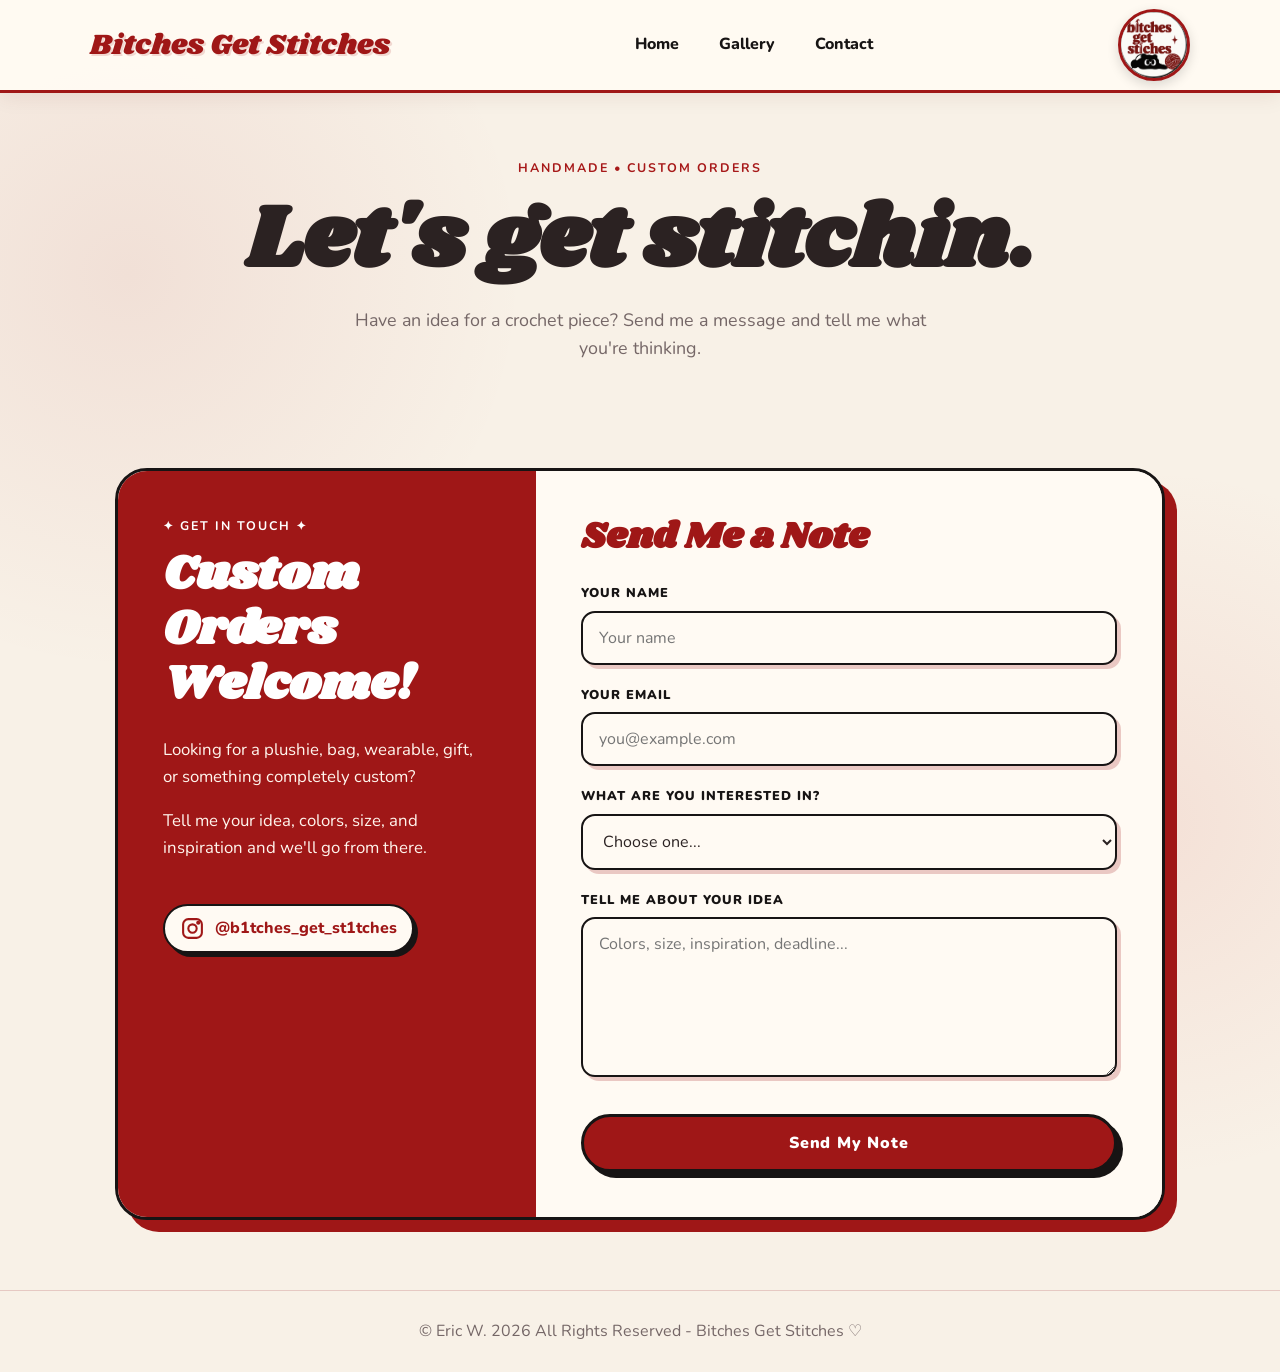
==== contact.html @ 64ab4b88 "Add files via upload" ====
<!doctype html>
<html lang="en">

<head>
  <meta charset="utf-8">

  <meta
    name="viewport"
    content="width=device-width, initial-scale=1"
  >

  <title>Contact | Bitches Get Stitches</title>

  <!-- Google Fonts -->
  <link rel="preconnect" href="https://fonts.googleapis.com">
  <link rel="preconnect" href="https://fonts.gstatic.com" crossorigin>

  <link
    href="https://fonts.googleapis.com/css2?family=Nunito:wght@400;600;700;800&family=Shrikhand&display=swap"
    rel="stylesheet"
  >

  <link
    rel="stylesheet"
    href="Stylesheet/styles.css"
  >
</head>
<body>
  <header>

    <div class="container nav">

      <a
        class="brand"
        href="index.html"
      >
        Bitches Get Stitches
      </a>
      <nav>

        <a href="index.html">
          Home
        </a>

        <a href="gallery.html">
          Gallery
        </a>

        <a href="contact.html">
          Contact
        </a>

      </nav>


      <img
        src="image/log.jpeg"
        alt="Bitches Get Stitches"
        class="header-logo"
      >

    </div>

  </header>



  <main>

    <section class="page-head">

      <div class="container">

        <div class="eyebrow">
          Handmade • Custom Orders
        </div>

        <h1>Let's get stitchin.</h1>

        <p
          class="lead"
          style="margin: auto;"
        >
          Have an idea for a crochet piece?
          Send me a message and tell me what
          you're thinking.
        </p>

      </div>

    </section>
    <section class="section">

      <div class="container contact-wrapper">


        <div class="contact-card">


          <div class="contact-intro">

            <div class="eyebrow">
              ✦ GET IN TOUCH ✦
            </div>

            <h2>Custom Orders Welcome!</h2>

            <p>
              Looking for a plushie, bag,
              wearable, gift, or something
              completely custom?
            </p>

            <p>
              Tell me your idea, colors,
              size, and inspiration and
              we'll go from there.
            </p>


            <!-- INSTAGRAM -->

            <a
              href="https://www.instagram.com/b1tches_get_st1tches/"
              target="_blank"
              rel="noopener noreferrer"
              class="instagram-contact"
            >

              <svg
                viewBox="0 0 24 24"
                aria-hidden="true"
              >

                <rect
                  x="3"
                  y="3"
                  width="18"
                  height="18"
                  rx="5"
                ></rect>

                <circle
                  cx="12"
                  cy="12"
                  r="4"
                ></circle>

                <circle
                  cx="17.5"
                  cy="6.5"
                  r="1"
                ></circle>

              </svg>

              @b1tches_get_st1tches

            </a>

          </div>



          <!-- ACTUAL FORM -->

          <form
            action="https://formspree.io/f/mjykvqek"
            method="POST"
            class="contact-form"
          >

            <h2>Send Me a Note </h2>


            <label for="name">
              Your Name
            </label>

            <input
              type="text"
              id="name"
              name="name"
              placeholder="Your name"
              required
            >


            <label for="email">
              Your Email
            </label>

            <input
              type="email"
              id="email"
              name="email"
              placeholder="you@example.com"
              required
            >


            <label for="order">
              What are you interested in?
            </label>

            <select
              id="order"
              name="order"
            >

              <option value="">
                Choose one...
              </option>

              <option value="Plushie">
                Crochet Plushie
              </option>

              <option value="Bag">
                Bag or Accessory
              </option>

              <option value="Wearable">
                Wearable
              </option>

              <option value="Gift">
                Custom Gift
              </option>

              <option value="Other">
                Something Else
              </option>

            </select>


            <label for="message">
              Tell Me About Your Idea
            </label>

            <textarea
              id="message"
              name="message"
              placeholder="Colors, size, inspiration, deadline..."
              required
            ></textarea>


            <button
              type="submit"
              class="contact-button"
            >
              Send My Note 
            </button>

          </form>

        </div>

      </div>

    </section>

  </main>

  <footer>

    <div class="container">
      © Eric W. 2026 All Rights Reserved -
      Bitches Get Stitches ♡
    </div>

  </footer>


</body>
</html>
---- Stylesheet/styles.css ----
:root {
 
  --color-cream: #f8f1e7;
  --color-paper: #fffaf3;

  --color-red: #9f1717;
  --color-red-dark: #701010;
  --color-red-light: #d96b62;

  --color-black: #171414;
  --color-text: #2b2222;
  --color-muted: #756767;
  --color-border: #e6c9c3;

 
  --color-sage: #b94b43;
  --color-sage-dark: #701010;
  --color-clay: #a71919;

 --font-body: "Nunito", sans-serif;
--font-heading: "Shrikhand", cursive;

  --container-width: 1100px;
  --border-radius: 24px;
}





/* =========================================================
   2. RESET & BASE STYLES
   ========================================================= */

* {
  box-sizing: border-box;
}

html {
  scroll-behavior: smooth;
}

body {
  margin: 0;
  color: var(--color-text);
  font-family: var(--font-body);
  line-height: 1.6;

  background:
    radial-gradient(circle at 10% 20%, rgba(159, 23, 23, 0.08), transparent 25%),
    radial-gradient(circle at 90% 60%, rgba(217, 107, 98, 0.12), transparent 25%),
    #f8f1e7;
}

a {
  color: inherit;
}

img {
  display: block;
  max-width: 100%;
}


/* =========================================================
   3. LAYOUT HELPERS
   ========================================================= */

.container {
  width: min(var(--container-width), 90%);
  margin: 0 auto;
}

.section {
  padding: 70px 0;
}

.section.alt {
  background: var(--color-paper);
}

.page-head {
  padding: 65px 0 35px;
  text-align: center;
}


/* =========================================================
   4. TYPOGRAPHY
   ========================================================= */

h1,
h2,
h3 {
  font-family: var(--font-heading);
  line-height: 1.15;
}

h1 {
  margin: 0.15em 0;
  font-size: clamp(2.8rem, 7vw, 5.5rem);
}

h2 {
  margin: 0.2em 0 0.5em;
  font-size: clamp(2rem, 4vw, 3rem);
}

.lead {
  max-width: 620px;
  color: var(--color-muted);
  font-size: 1.12rem;
}

.eyebrow {
  color: var(--color-clay);
  font-size: 0.78rem;
  font-weight: bold;
  letter-spacing: 0.16em;
  text-transform: uppercase;
}

.note {
  color: var(--color-muted);
  font-size: 0.9rem;
}



/* =========================================================
   5. HEADER & NAVIGATION
   ========================================================= */

header {
  position: sticky;
  top: 0;
  z-index: 10;

  background: rgba(255, 250, 243, 0.96);

  border-bottom: 3px solid var(--color-red);

  box-shadow:
    0 4px 20px rgba(80, 20, 20, 0.08);
}


/* HEADER LAYOUT */

.nav {
  display: flex;
  min-height: 90px;

  align-items: center;
  justify-content: space-between;

  gap: 24px;
}


/* BUSINESS NAME */

.brand {
  display: flex;
  align-items: center;

  color: var(--color-red);

  font-family: "Shrikhand", cursive;
  font-size: 1.8rem;

  text-decoration: none;

  line-height: 1;

  text-shadow:
    2px 2px 0 rgba(159, 23, 23, 0.15);
}


/* NAVIGATION */

nav {
  display: flex;
  align-items: center;

  gap: 10px;
}


nav a {
  display: inline-block;

  padding: 9px 15px;

  color: var(--color-black);

  font-family: "Nunito", sans-serif;
  font-size: 1rem;
  font-weight: 800;

  text-decoration: none;

  border-radius: 999px;

  transition:
    background 0.2s ease,
    color 0.2s ease,
    transform 0.2s ease;
}


nav a:hover {
  background: var(--color-red);

  color: white;

  transform: translateY(-2px);
}


/* LOGO */

.header-logo {
  width: 72px;
  height: 72px;

  object-fit: cover;

  border: 3px solid var(--color-red);
  border-radius: 50%;

  box-shadow:
    0 4px 12px rgba(0, 0, 0, 0.15);
}

/* =========================================================
   6. BUTTONS
   ========================================================= */

.btn {
  display: inline-block;
  padding: 13px 24px;

  background: var(--color-red);
  border: 2px solid var(--color-red);
  border-radius: 999px;

  color: white;
  cursor: pointer;
  font-weight: 800;
  text-decoration: none;

  box-shadow: 0 5px 0 var(--color-red-dark);
  transition: 0.2s ease;
}

.btn:hover {
  background: var(--color-red-dark);
  transform: translateY(-2px);
}

.btn.secondary {
  background: var(--color-paper);
  border: 2px solid var(--color-black);
  color: var(--color-black);
  box-shadow: 0 5px 0 var(--color-black);
}

.btn.secondary:hover {
  background: var(--color-black);
  color: white;
}


/* =========================================================
   7. HOME / HERO
   ========================================================= */

.hero {
  padding: 80px 0;
}

.hero-grid {
  display: grid;
  grid-template-columns: 1.05fr 0.95fr;
  align-items: center;
  gap: 55px;
}

.hero-art {
  display: grid;
  min-height: 480px;
  place-items: center;
  padding: 40px;

  background:
    radial-gradient(circle at 18% 20%, #b52020 0 10%, transparent 11%),
    radial-gradient(circle at 82% 30%, #e29a91 0 14%, transparent 15%),
    radial-gradient(circle at 30% 82%, #171414 0 9%, transparent 10%),
    radial-gradient(circle at 75% 75%, #c94b42 0 13%, transparent 14%),
    #fff5eb;

  border: 3px solid var(--color-red);
  border-radius: 36px;
  box-shadow: 10px 10px 0 var(--color-black);
}


/* =========================================================
   8. CONTENT SECTIONS & CARDS
   ========================================================= */
.card {
  padding: 26px;

  background: var(--color-paper);
  border: 2px solid var(--color-red);
  border-radius: var(--border-radius);

  box-shadow: 7px 7px 0 rgba(159, 23, 23, 0.15);

  transition: 0.25s ease;
}

.card:hover {
  transform: translateY(-6px) rotate(-1deg);
  box-shadow: 10px 12px 0 rgba(159, 23, 23, 0.2);
}

.card:nth-child(even):hover {
  transform: translateY(-6px) rotate(1deg);
}


/* =========================================================
   9. GALLERY
   ========================================================= */


.gallery {
  display: grid;
  grid-template-columns: repeat(3, 1fr);
  gap: 35px;
  padding: 20px 0 90px;
}

.gallery-item {
  position: relative;
  overflow: hidden;

  background: #fffaf3;
  border: 3px solid var(--color-black);
  border-radius: 28px;

  box-shadow: 9px 9px 0 var(--color-red);
  transition: transform 0.3s ease, box-shadow 0.3s ease;
}

.gallery-item:nth-child(odd) {
  transform: rotate(-1deg);
}

.gallery-item:nth-child(even) {
  transform: rotate(1deg);
}

.gallery-item:hover {
  transform: translateY(-10px) rotate(0deg) scale(1.02);
  box-shadow: 13px 13px 0 var(--color-black);
}

.gallery-photo {
  width: 100%;
  height: 320px;
  object-fit: cover;
  display: block;

  transition: transform 0.5s ease;
}

.gallery-item:hover .gallery-photo {
  transform: scale(1.08);
}

.gallery-copy {
  position: relative;
  padding: 22px 24px 25px;

  background: #fffaf3;
}

.gallery-copy h3 {
  margin: 0 0 5px;

  color: var(--color-red);
  font-family: var(--font-heading);
  font-size: 1.6rem;
}

.gallery-copy p {
  margin: 0;
  color: var(--color-muted);
  font-weight: 600;
}
/* =========================================================
   10. CONTACT FORM
   ========================================================= */


.contact-wrapper {
  max-width: 1050px;
}


/* BIG OUTER CONTACT CARD */

.contact-card {
  display: grid;
  grid-template-columns: 0.8fr 1.2fr;

  overflow: hidden;

  background: var(--color-paper);

  border: 3px solid var(--color-black);
  border-radius: 32px;

  box-shadow: 12px 12px 0 var(--color-red);
}


/* =========================================================
   LEFT SIDE
   ========================================================= */

.contact-intro {
  padding: 45px;

  background: var(--color-red);
  color: white;
}

.contact-intro .eyebrow {
  color: white;
}

.contact-intro h2 {
  color: white;

  margin-top: 12px;

  font-size: clamp(2rem, 4vw, 3rem);
}

.contact-intro p {
  color: #fff5ed;

  font-size: 1.05rem;
}


/* INSTAGRAM */

.instagram-contact {
  display: inline-flex;
  align-items: center;
  gap: 10px;

  margin-top: 25px;
  padding: 10px 15px;

  background: var(--color-paper);
  color: var(--color-red);

  border: 2px solid var(--color-black);
  border-radius: 999px;

  font-weight: 800;
  text-decoration: none;

  box-shadow: 4px 4px 0 var(--color-black);

  transition: 0.2s ease;
}


.instagram-contact svg {
  width: 25px;
  height: 25px;

  fill: none;
  stroke: currentColor;
  stroke-width: 2;
}


.instagram-contact:hover {
  transform: translateY(-3px);

  box-shadow: 6px 6px 0 var(--color-black);
}


/* =========================================================
   FORM SIDE
   ========================================================= */

.contact-form {
  margin: 0;

  padding: 45px;

  background: var(--color-paper);

  border: 0;
  border-radius: 0;

  box-shadow: none;
}


/* FORM HEADING */

.contact-form h2 {
  margin: 0 0 25px;

  color: var(--color-red);

  font-family: var(--font-heading);

  font-size: 2.3rem;
}


/* LABELS */

.contact-form label {
  display: block;

  margin: 20px 0 7px;

  color: var(--color-black);

  font-size: 0.8rem;
  font-weight: 900;

  letter-spacing: 0.08em;
  text-transform: uppercase;
}


/* INPUTS */

.contact-form input,
.contact-form select,
.contact-form textarea {
  width: 100%;

  padding: 14px 16px;

  background: #fffaf3;

  border: 2px solid var(--color-black);
  border-radius: 14px;

  color: var(--color-text);

  font-family: var(--font-body);
  font-size: 1rem;

  outline: none;

  box-shadow: 4px 4px 0 rgba(159, 23, 23, 0.22);

  transition: 0.2s ease;
}


/* WHEN FIELD IS CLICKED */

.contact-form input:focus,
.contact-form select:focus,
.contact-form textarea:focus {
  border-color: var(--color-red);

  transform: translateY(-2px);

  box-shadow: 5px 5px 0 var(--color-red);
}


/* MESSAGE BOX */

.contact-form textarea {
  min-height: 160px;

  resize: vertical;
}


/* =========================================================
   SEND BUTTON
   ========================================================= */

.contact-button {
  width: 100%;

  margin-top: 28px;
  padding: 15px 20px;

  background: var(--color-red);
  color: white;

  border: 3px solid var(--color-black);
  border-radius: 999px;

  font-family: var(--font-body);
  font-size: 1rem;
  font-weight: 900;

  letter-spacing: 0.05em;

  cursor: pointer;

  box-shadow: 6px 6px 0 var(--color-black);

  transition: 0.2s ease;
}


.contact-button:hover {
  background: var(--color-red-dark);

  transform: translate(-2px, -2px);

  box-shadow: 8px 8px 0 var(--color-black);
}


.contact-button:active {
  transform: translate(3px, 3px);

  box-shadow: 2px 2px 0 var(--color-black);
}


/* =========================================================
   MOBILE
   ========================================================= */

@media (max-width: 760px) {

  .contact-card {
    grid-template-columns: 1fr;

    box-shadow: 7px 7px 0 var(--color-red);
  }

  .contact-intro {
    padding: 30px 25px;
  }

  .contact-form {
    padding: 30px 25px;
  }

}

/* =========================================================
   11. FOOTER
   ========================================================= */

footer {
  padding: 28px 0;

  border-top: 1px solid var(--color-border);
  color: var(--color-muted);
  text-align: center;
}


/* =========================================================
   12. RESPONSIVE STYLES
   Styles below apply to tablets and smaller screens.
   ========================================================= */

@media (max-width: 760px) {
  .hero {
    padding: 45px 0;
  }

  .hero-grid,
  .contact-grid {
    grid-template-columns: 1fr;
  }

  .hero-art {
    min-height: 300px;
  }

  .cards,
  .gallery {
    grid-template-columns: 1fr;
  }

  .nav {
    flex-direction: column;
    padding: 14px 0;
  }

  nav {
    flex-wrap: wrap;
    justify-content: center;
    gap: 14px;
  }
}
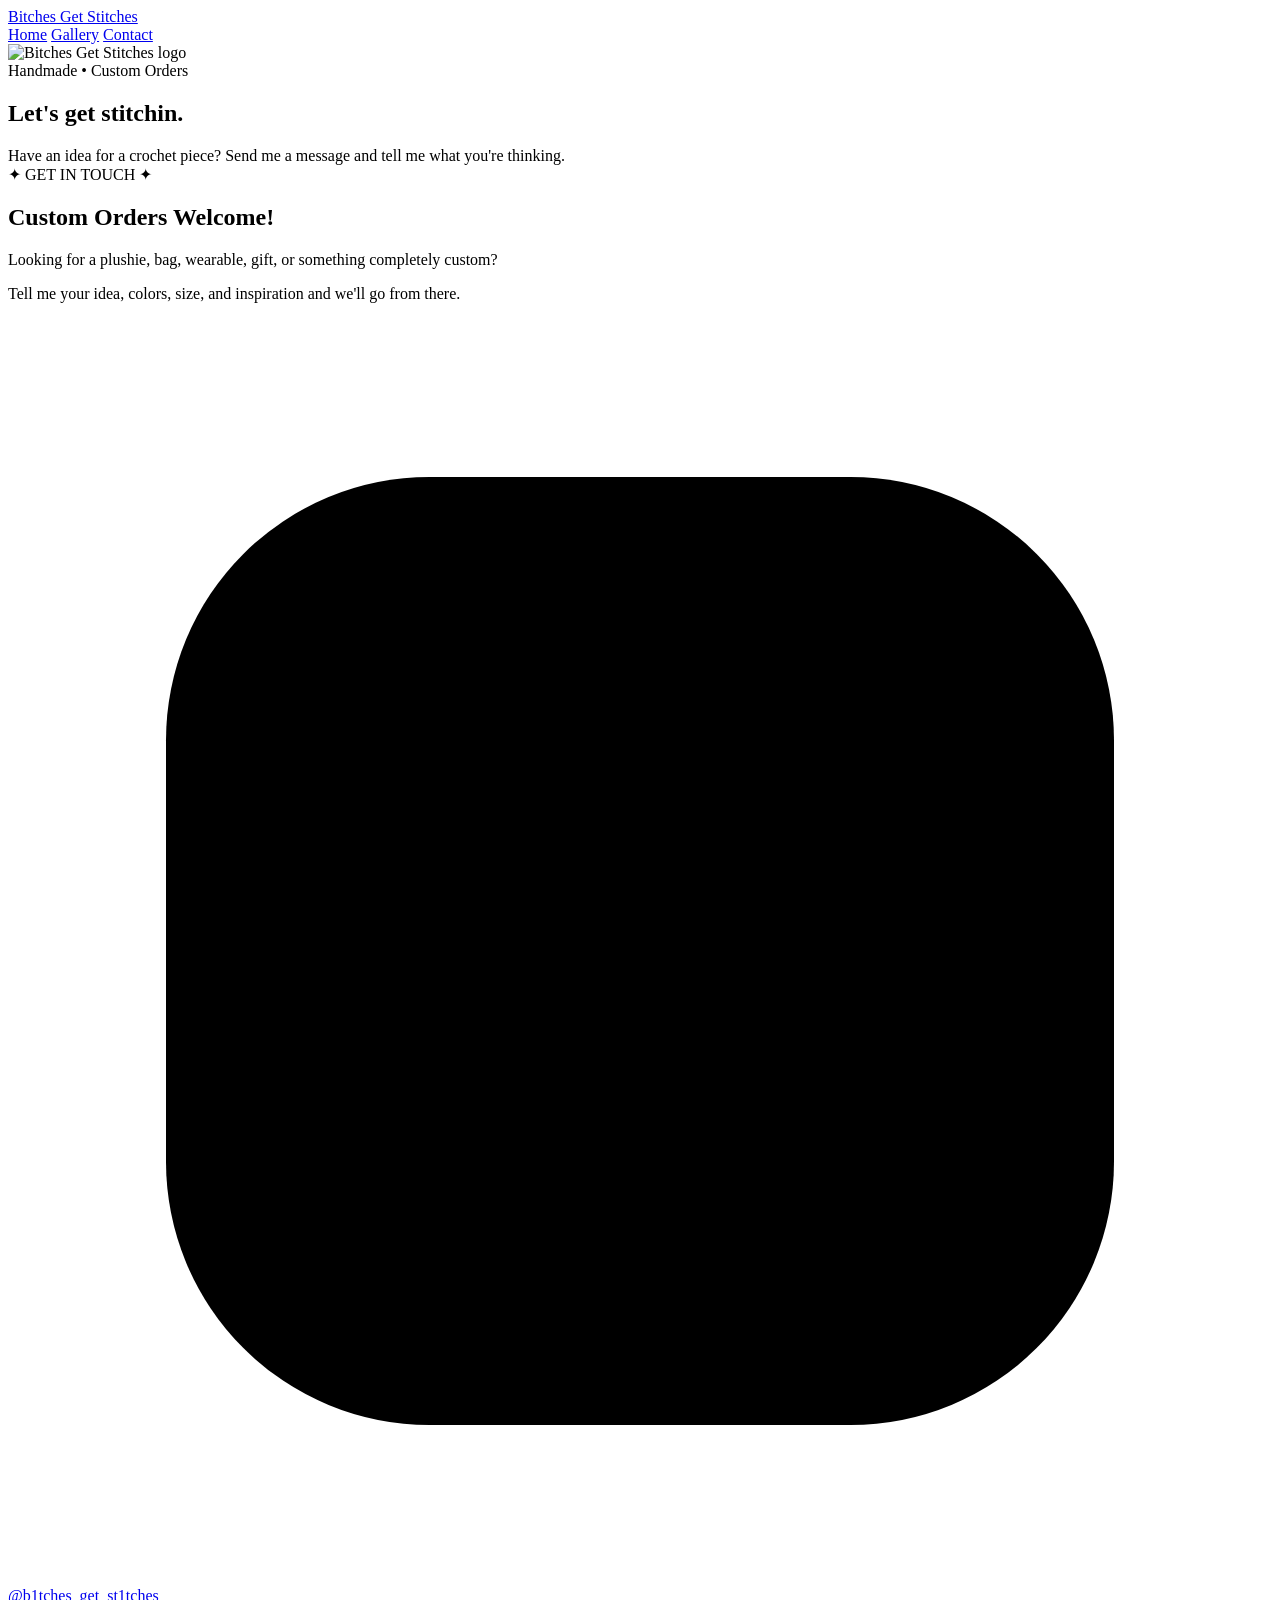
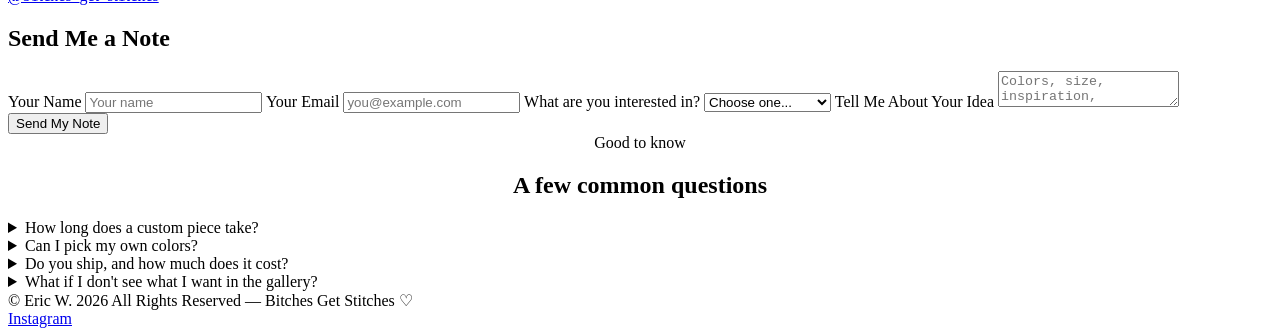
==== commit 42edeeeb: "Add files via upload" ====
--- a/contact.html
+++ b/contact.html
@@ -1,278 +1,121 @@
 <!doctype html>
 <html lang="en">
-
 <head>
-  <meta charset="utf-8">
-
-  <meta
-    name="viewport"
-    content="width=device-width, initial-scale=1"
-  >
-
-  <title>Contact | Bitches Get Stitches</title>
-
-  <!-- Google Fonts -->
-  <link rel="preconnect" href="https://fonts.googleapis.com">
-  <link rel="preconnect" href="https://fonts.gstatic.com" crossorigin>
-
-  <link
-    href="https://fonts.googleapis.com/css2?family=Nunito:wght@400;600;700;800&family=Shrikhand&display=swap"
-    rel="stylesheet"
-  >
-
-  <link
-    rel="stylesheet"
-    href="Stylesheet/styles.css"
-  >
+<meta charset="utf-8">
+<meta name="viewport" content="width=device-width, initial-scale=1">
+<title>Contact | Bitches Get Stitches</title>
+<meta name="description" content="Get in touch about a custom crochet order — plushies, bags, wearables, and more.">
+<link rel="icon" href="image/log.jpeg">
+<link rel="apple-touch-icon" href="image/log.jpeg">
+<link rel="preconnect" href="https://fonts.googleapis.com">
+<link rel="preconnect" href="https://fonts.gstatic.com" crossorigin>
+<link href="https://fonts.googleapis.com/css2?family=Nunito:wght@400;600;700;800&family=Shrikhand&display=swap" rel="stylesheet">
+<link rel="stylesheet" href="Stylesheet/styles.css">
 </head>
 <body>
   <header>
-
     <div class="container nav">
-
-      <a
-        class="brand"
-        href="index.html"
-      >
-        Bitches Get Stitches
-      </a>
+      <a class="brand" href="index.html">Bitches Get Stitches</a>
       <nav>
-
-        <a href="index.html">
-          Home
-        </a>
-
-        <a href="gallery.html">
-          Gallery
-        </a>
-
-        <a href="contact.html">
-          Contact
-        </a>
-
+        <a href="index.html">Home</a>
+        <a href="gallery.html">Gallery</a>
+        <a href="contact.html">Contact</a>
       </nav>
-
-
-      <img
-        src="image/log.jpeg"
-        alt="Bitches Get Stitches"
-        class="header-logo"
-      >
-
+      <img src="image/log.jpeg" alt="Bitches Get Stitches logo" class="header-logo" width="72" height="72">
     </div>
-
   </header>
 
+  <main>
+    <section class="page-head">
+      <div class="container">
+        <div class="eyebrow">Handmade • Custom Orders</div>
+        <h1>Let's get stitchin.</h1>
+        <p class="lead" style="margin: auto;">Have an idea for a crochet piece? Send me a message and tell me what you're thinking.</p>
+      </div>
+    </section>
 
-
-  <main>
-
-    <section class="page-head">
-
-      <div class="container">
-
-        <div class="eyebrow">
-          Handmade • Custom Orders
-        </div>
-
-        <h1>Let's get stitchin.</h1>
-
-        <p
-          class="lead"
-          style="margin: auto;"
-        >
-          Have an idea for a crochet piece?
-          Send me a message and tell me what
-          you're thinking.
-        </p>
-
-      </div>
-
-    </section>
     <section class="section">
-
       <div class="container contact-wrapper">
-
-
         <div class="contact-card">
 
+          <div class="contact-intro">
+            <div class="eyebrow">✦ GET IN TOUCH ✦</div>
+            <h2>Custom Orders Welcome!</h2>
+            <p>Looking for a plushie, bag, wearable, gift, or something completely custom?</p>
+            <p>Tell me your idea, colors, size, and inspiration and we'll go from there.</p>
 
-          <div class="contact-intro">
-
-            <div class="eyebrow">
-              ✦ GET IN TOUCH ✦
-            </div>
-
-            <h2>Custom Orders Welcome!</h2>
-
-            <p>
-              Looking for a plushie, bag,
-              wearable, gift, or something
-              completely custom?
-            </p>
-
-            <p>
-              Tell me your idea, colors,
-              size, and inspiration and
-              we'll go from there.
-            </p>
-
-
-            <!-- INSTAGRAM -->
-
-            <a
-              href="https://www.instagram.com/b1tches_get_st1tches/"
-              target="_blank"
-              rel="noopener noreferrer"
-              class="instagram-contact"
-            >
-
-              <svg
-                viewBox="0 0 24 24"
-                aria-hidden="true"
-              >
-
-                <rect
-                  x="3"
-                  y="3"
-                  width="18"
-                  height="18"
-                  rx="5"
-                ></rect>
-
-                <circle
-                  cx="12"
-                  cy="12"
-                  r="4"
-                ></circle>
-
-                <circle
-                  cx="17.5"
-                  cy="6.5"
-                  r="1"
-                ></circle>
-
+            <a href="https://www.instagram.com/b1tches_get_stitches.pdx?obrf=MThtNDVwaHFsaWZueg%3D%3D" target="_blank" rel="noopener noreferrer" class="instagram-contact">
+              <svg viewBox="0 0 24 24" aria-hidden="true">
+                <rect x="3" y="3" width="18" height="18" rx="5"></rect>
+                <circle cx="12" cy="12" r="4"></circle>
+                <circle cx="17.5" cy="6.5" r="1"></circle>
               </svg>
-
               @b1tches_get_st1tches
-
             </a>
-
           </div>
 
+          <form action="https://formspree.io/f/mjykvqek" method="POST" class="contact-form">
+            <h2>Send Me a Note</h2>
 
+            <label for="name">Your Name</label>
+            <input type="text" id="name" name="name" placeholder="Your name" required>
 
-          <!-- ACTUAL FORM -->
+            <label for="email">Your Email</label>
+            <input type="email" id="email" name="email" placeholder="you@example.com" required>
 
-          <form
-            action="https://formspree.io/f/mjykvqek"
-            method="POST"
-            class="contact-form"
-          >
-
-            <h2>Send Me a Note </h2>
-
-
-            <label for="name">
-              Your Name
-            </label>
-
-            <input
-              type="text"
-              id="name"
-              name="name"
-              placeholder="Your name"
-              required
-            >
-
-
-            <label for="email">
-              Your Email
-            </label>
-
-            <input
-              type="email"
-              id="email"
-              name="email"
-              placeholder="you@example.com"
-              required
-            >
-
-
-            <label for="order">
-              What are you interested in?
-            </label>
-
-            <select
-              id="order"
-              name="order"
-            >
-
-              <option value="">
-                Choose one...
-              </option>
-
-              <option value="Plushie">
-                Crochet Plushie
-              </option>
-
-              <option value="Bag">
-                Bag or Accessory
-              </option>
-
-              <option value="Wearable">
-                Wearable
-              </option>
-
-              <option value="Gift">
-                Custom Gift
-              </option>
-
-              <option value="Other">
-                Something Else
-              </option>
-
+            <label for="order">What are you interested in?</label>
+            <select id="order" name="order">
+              <option value="">Choose one...</option>
+              <option value="Plushie">Crochet Plushie</option>
+              <option value="Bag">Bag or Accessory</option>
+              <option value="Wearable">Wearable</option>
+              <option value="Home">Home Decor</option>
+              <option value="Gift">Custom Gift</option>
+              <option value="Other">Something Else</option>
             </select>
 
+            <label for="message">Tell Me About Your Idea</label>
+            <textarea id="message" name="message" placeholder="Colors, size, inspiration, deadline..." required></textarea>
 
-            <label for="message">
-              Tell Me About Your Idea
-            </label>
-
-            <textarea
-              id="message"
-              name="message"
-              placeholder="Colors, size, inspiration, deadline..."
-              required
-            ></textarea>
-
-
-            <button
-              type="submit"
-              class="contact-button"
-            >
-              Send My Note 
-            </button>
-
+            <button type="submit" class="contact-button">Send My Note</button>
           </form>
 
         </div>
-
       </div>
-
     </section>
 
+    <section class="section alt">
+      <div class="container">
+        <div class="eyebrow" style="text-align:center; display:block;">Good to know</div>
+        <h2 style="text-align:center;">A few common questions</h2>
+        <div class="faq">
+          <details class="faq-item">
+            <summary>How long does a custom piece take?</summary>
+            <p>It depends on the piece and how many orders are ahead of yours. Once we talk through your idea, I'll give you an estimated timeline before you commit to anything.</p>
+          </details>
+          <details class="faq-item">
+            <summary>Can I pick my own colors?</summary>
+            <p>Yes. Most pieces in the gallery can be made in your choice of colors. Mention what you're picturing in your message and we'll work it out together.</p>
+          </details>
+          <details class="faq-item">
+            <summary>Do you ship, and how much does it cost?</summary>
+            <p>I can ship most pieces. Exact cost and pricing depend on the piece, size, and materials, so I'll confirm details with you directly once we've talked through your order.</p>
+          </details>
+          <details class="faq-item">
+            <summary>What if I don't see what I want in the gallery?</summary>
+            <p>That's exactly what custom orders are for. Send a message with your idea, even if it's just a rough sketch or a photo for inspiration.</p>
+          </details>
+        </div>
+      </div>
+    </section>
   </main>
 
   <footer>
-
     <div class="container">
-      © Eric W. 2026 All Rights Reserved -
-      Bitches Get Stitches ♡
+      © Eric W. 2026 All Rights Reserved — Bitches Get Stitches ♡
+      <div class="footer-links"><a href="https://www.instagram.com/b1tches_get_stitches.pdx?obrf=MThtNDVwaHFsaWZueg%3D%3D" target="_blank" rel="noopener noreferrer">Instagram</a></div>
     </div>
-
   </footer>
 
-
 </body>
-</html>+</html>
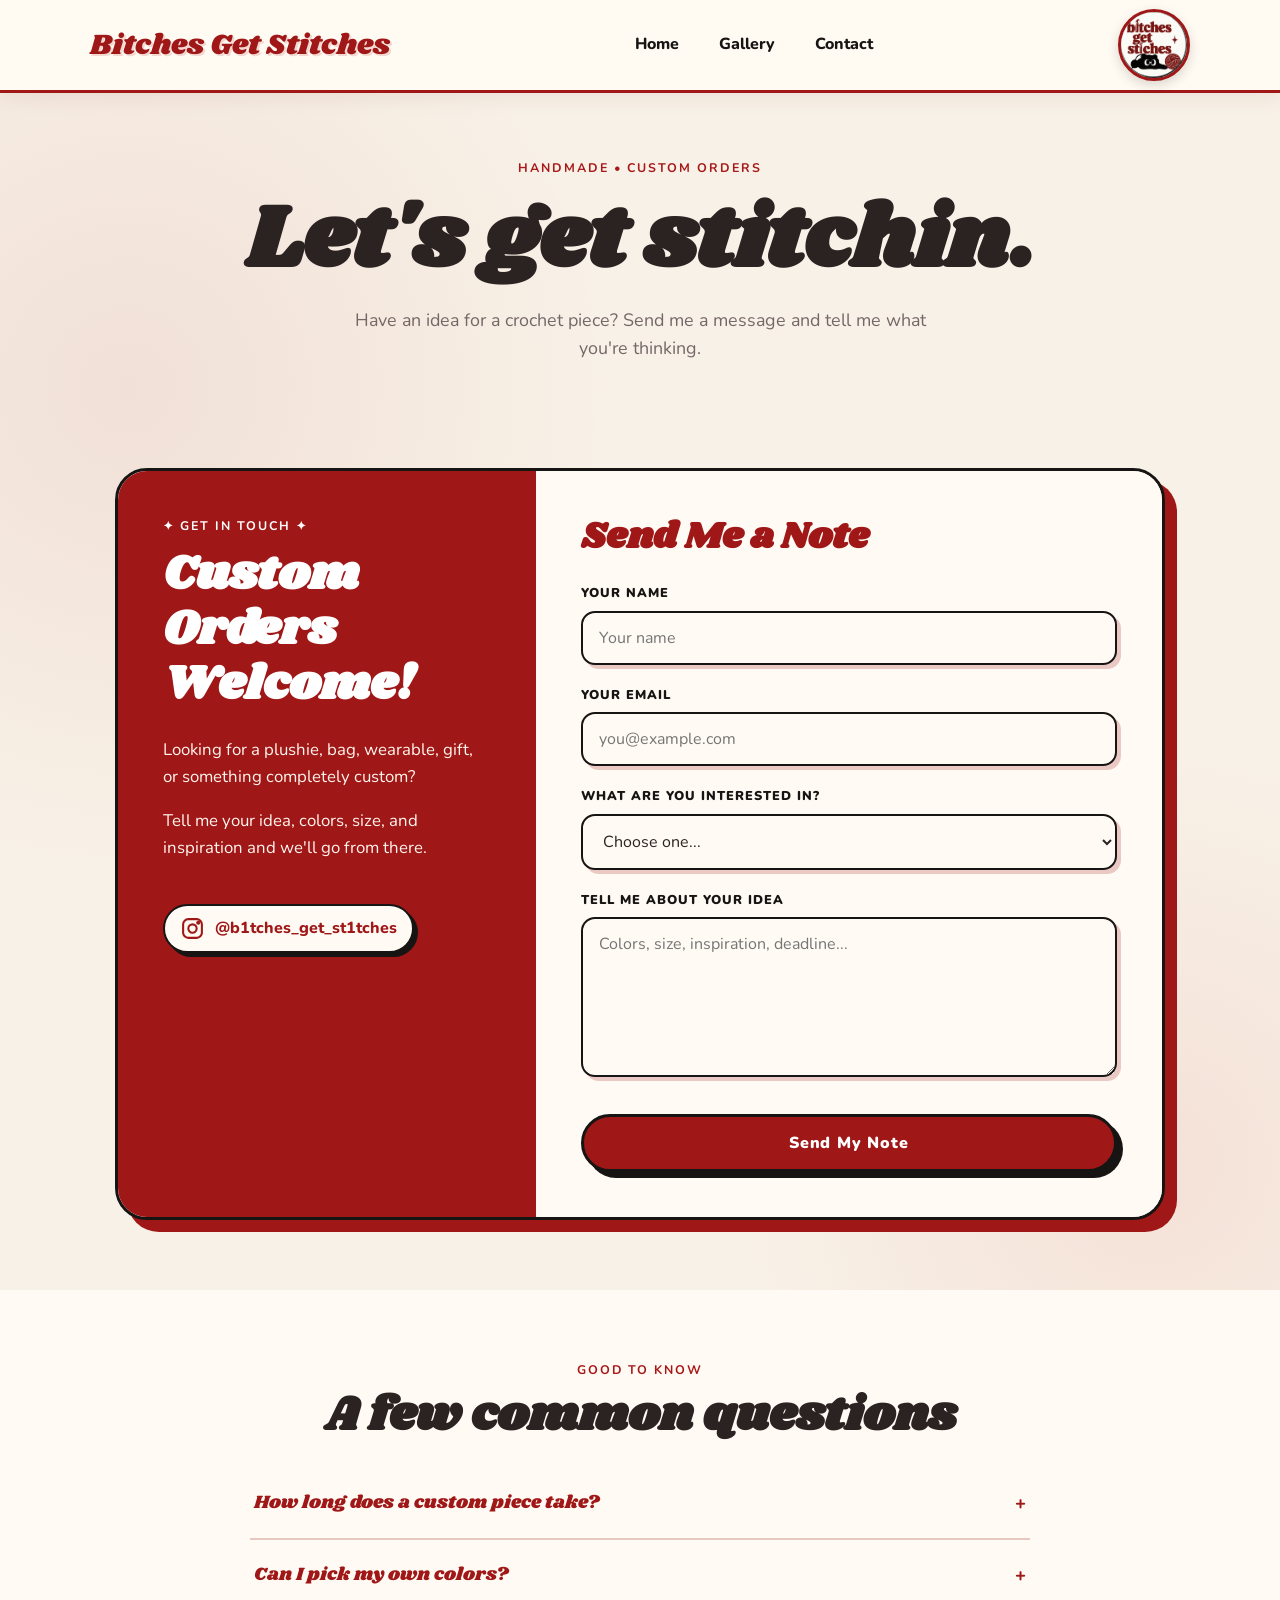
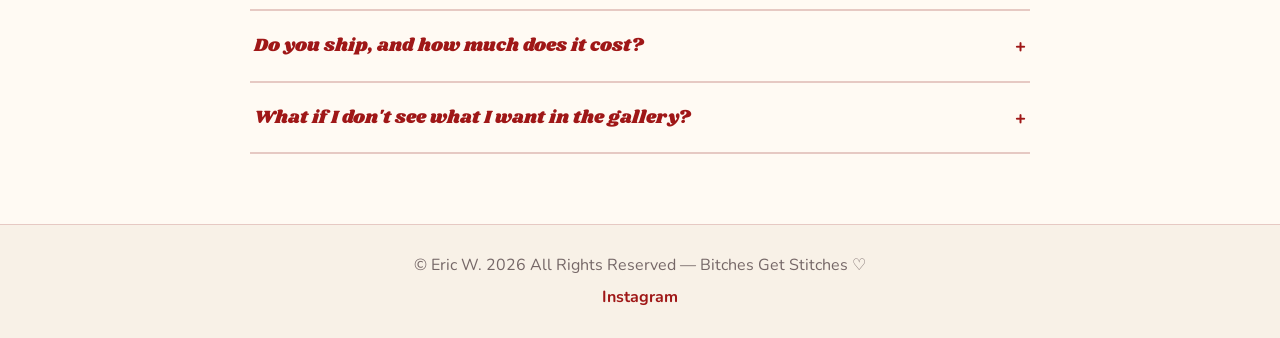
==== commit 9135df8c: "Add files via upload" ====
--- a/contact.html
+++ b/contact.html
@@ -54,7 +54,7 @@
             </a>
           </div>
 
-          <form action="https://formspree.io/f/mjykvqek" method="POST" class="contact-form">
+          <form action="mailto:jamani@bitchesgetstitchescrochet.com" method="POST" enctype="text/plain" class="contact-form">
             <h2>Send Me a Note</h2>
 
             <label for="name">Your Name</label>
--- a/Stylesheet/styles.css
+++ b/Stylesheet/styles.css
@@ -0,0 +1,1071 @@
+:root {
+ 
+  --color-cream: #f8f1e7;
+  --color-paper: #fffaf3;
+
+  --color-red: #9f1717;
+  --color-red-dark: #701010;
+  --color-red-light: #d96b62;
+
+  --color-black: #171414;
+  --color-text: #2b2222;
+  --color-muted: #756767;
+  --color-border: #e6c9c3;
+
+ 
+  --color-sage: #b94b43;
+  --color-sage-dark: #701010;
+  --color-clay: #a71919;
+
+ --font-body: "Nunito", sans-serif;
+--font-heading: "Shrikhand", cursive;
+
+  --container-width: 1100px;
+  --border-radius: 24px;
+}
+
+
+
+
+
+/* =========================================================
+   2. RESET & BASE STYLES
+   ========================================================= */
+
+* {
+  box-sizing: border-box;
+}
+
+html {
+  scroll-behavior: smooth;
+}
+
+body {
+  margin: 0;
+  color: var(--color-text);
+  font-family: var(--font-body);
+  line-height: 1.6;
+
+  background:
+    radial-gradient(circle at 10% 20%, rgba(159, 23, 23, 0.08), transparent 25%),
+    radial-gradient(circle at 90% 60%, rgba(217, 107, 98, 0.12), transparent 25%),
+    #f8f1e7;
+}
+
+a {
+  color: inherit;
+}
+
+img {
+  display: block;
+  max-width: 100%;
+}
+
+
+/* =========================================================
+   3. LAYOUT HELPERS
+   ========================================================= */
+
+.container {
+  width: min(var(--container-width), 90%);
+  margin: 0 auto;
+}
+
+.section {
+  padding: 70px 0;
+}
+
+.section.alt {
+  background: var(--color-paper);
+}
+
+.page-head {
+  padding: 65px 0 35px;
+  text-align: center;
+}
+
+
+/* =========================================================
+   4. TYPOGRAPHY
+   ========================================================= */
+
+h1,
+h2,
+h3 {
+  font-family: var(--font-heading);
+  line-height: 1.15;
+}
+
+h1 {
+  margin: 0.15em 0;
+  font-size: clamp(2.8rem, 7vw, 5.5rem);
+}
+
+h2 {
+  margin: 0.2em 0 0.5em;
+  font-size: clamp(2rem, 4vw, 3rem);
+}
+
+.lead {
+  max-width: 620px;
+  color: var(--color-muted);
+  font-size: 1.12rem;
+}
+
+.eyebrow {
+  color: var(--color-clay);
+  font-size: 0.78rem;
+  font-weight: bold;
+  letter-spacing: 0.16em;
+  text-transform: uppercase;
+}
+
+.note {
+  color: var(--color-muted);
+  font-size: 0.9rem;
+}
+
+
+
+/* =========================================================
+   5. HEADER & NAVIGATION
+   ========================================================= */
+
+header {
+  position: sticky;
+  top: 0;
+  z-index: 10;
+
+  background: rgba(255, 250, 243, 0.96);
+
+  border-bottom: 3px solid var(--color-red);
+
+  box-shadow:
+    0 4px 20px rgba(80, 20, 20, 0.08);
+}
+
+
+/* HEADER LAYOUT */
+
+.nav {
+  display: flex;
+  min-height: 90px;
+
+  align-items: center;
+  justify-content: space-between;
+
+  gap: 24px;
+}
+
+
+/* BUSINESS NAME */
+
+.brand {
+  display: flex;
+  align-items: center;
+
+  color: var(--color-red);
+
+  font-family: "Shrikhand", cursive;
+  font-size: 1.8rem;
+
+  text-decoration: none;
+
+  line-height: 1;
+
+  text-shadow:
+    2px 2px 0 rgba(159, 23, 23, 0.15);
+}
+
+
+/* NAVIGATION */
+
+nav {
+  display: flex;
+  align-items: center;
+
+  gap: 10px;
+}
+
+
+nav a {
+  display: inline-block;
+
+  padding: 9px 15px;
+
+  color: var(--color-black);
+
+  font-family: "Nunito", sans-serif;
+  font-size: 1rem;
+  font-weight: 800;
+
+  text-decoration: none;
+
+  border-radius: 999px;
+
+  transition:
+    background 0.2s ease,
+    color 0.2s ease,
+    transform 0.2s ease;
+}
+
+
+nav a:hover {
+  background: var(--color-red);
+
+  color: white;
+
+  transform: translateY(-2px);
+}
+
+
+/* LOGO */
+
+.header-logo {
+  width: 72px;
+  height: 72px;
+
+  object-fit: cover;
+
+  border: 3px solid var(--color-red);
+  border-radius: 50%;
+
+  box-shadow:
+    0 4px 12px rgba(0, 0, 0, 0.15);
+}
+
+/* =========================================================
+   6. BUTTONS
+   ========================================================= */
+
+.btn {
+  display: inline-block;
+  padding: 13px 24px;
+
+  background: var(--color-red);
+  border: 2px solid var(--color-red);
+  border-radius: 999px;
+
+  color: white;
+  cursor: pointer;
+  font-weight: 800;
+  text-decoration: none;
+
+  box-shadow: 0 5px 0 var(--color-red-dark);
+  transition: 0.2s ease;
+}
+
+.btn:hover {
+  background: var(--color-red-dark);
+  transform: translateY(-2px);
+}
+
+.btn.secondary {
+  background: var(--color-paper);
+  border: 2px solid var(--color-black);
+  color: var(--color-black);
+  box-shadow: 0 5px 0 var(--color-black);
+}
+
+.btn.secondary:hover {
+  background: var(--color-black);
+  color: white;
+}
+
+
+/* =========================================================
+   7. HOME / HERO
+   ========================================================= */
+
+.hero {
+  padding: 80px 0;
+}
+
+.hero-grid {
+  display: grid;
+  grid-template-columns: 1.05fr 0.95fr;
+  align-items: center;
+  gap: 55px;
+}
+
+.hero-art {
+  display: grid;
+  min-height: 480px;
+  place-items: center;
+  padding: 40px;
+
+  background:
+    radial-gradient(circle at 18% 20%, #b52020 0 10%, transparent 11%),
+    radial-gradient(circle at 82% 30%, #e29a91 0 14%, transparent 15%),
+    radial-gradient(circle at 30% 82%, #171414 0 9%, transparent 10%),
+    radial-gradient(circle at 75% 75%, #c94b42 0 13%, transparent 14%),
+    #fff5eb;
+
+  border: 3px solid var(--color-red);
+  border-radius: 36px;
+  box-shadow: 10px 10px 0 var(--color-black);
+}
+
+
+/* =========================================================
+   8. CONTENT SECTIONS & CARDS
+   ========================================================= */
+.card {
+  padding: 26px;
+
+  background: var(--color-paper);
+  border: 2px solid var(--color-red);
+  border-radius: var(--border-radius);
+
+  box-shadow: 7px 7px 0 rgba(159, 23, 23, 0.15);
+
+  transition: 0.25s ease;
+}
+
+.card:hover {
+  transform: translateY(-6px) rotate(-1deg);
+  box-shadow: 10px 12px 0 rgba(159, 23, 23, 0.2);
+}
+
+.card:nth-child(even):hover {
+  transform: translateY(-6px) rotate(1deg);
+}
+
+
+/* =========================================================
+   9. GALLERY
+   Portrait (4:5) graphics shown whole, no captions.
+   ========================================================= */
+
+.gallery {
+  display: grid;
+  grid-template-columns: repeat(4, 1fr);
+  gap: 32px;
+  padding: 30px 0 90px;
+}
+
+.gallery-item {
+  position: relative;
+  display: block;
+  width: 100%;
+  padding: 0;
+  overflow: hidden;
+
+  aspect-ratio: 4 / 5;
+
+  background: var(--color-red);
+  border: 3px solid var(--color-black);
+  border-radius: 22px;
+
+  box-shadow: 8px 8px 0 var(--color-black);
+  cursor: zoom-in;
+  font: inherit;
+
+  transition: transform 0.3s ease, box-shadow 0.3s ease;
+}
+
+.gallery-item:nth-child(odd) {
+  transform: rotate(-1deg);
+}
+
+.gallery-item:nth-child(even) {
+  transform: rotate(1deg);
+}
+
+.gallery-item:hover,
+.gallery-item:focus-visible {
+  transform: translateY(-8px) rotate(0deg);
+  box-shadow: 12px 12px 0 var(--color-red-light);
+}
+
+.gallery-photo {
+  display: block;
+  width: 100%;
+  height: 100%;
+  object-fit: contain;
+}
+
+@media (max-width: 960px) {
+  .gallery {
+    grid-template-columns: repeat(2, 1fr);
+    gap: 28px;
+  }
+}
+
+@media (max-width: 520px) {
+  .gallery {
+    grid-template-columns: 1fr;
+    max-width: 380px;
+  }
+}
+
+/* =========================================================
+   10. CONTACT FORM
+   ========================================================= */
+
+
+.contact-wrapper {
+  max-width: 1050px;
+}
+
+
+/* BIG OUTER CONTACT CARD */
+
+.contact-card {
+  display: grid;
+  grid-template-columns: 0.8fr 1.2fr;
+
+  overflow: hidden;
+
+  background: var(--color-paper);
+
+  border: 3px solid var(--color-black);
+  border-radius: 32px;
+
+  box-shadow: 12px 12px 0 var(--color-red);
+}
+
+
+/* =========================================================
+   LEFT SIDE
+   ========================================================= */
+
+.contact-intro {
+  padding: 45px;
+
+  background: var(--color-red);
+  color: white;
+}
+
+.contact-intro .eyebrow {
+  color: white;
+}
+
+.contact-intro h2 {
+  color: white;
+
+  margin-top: 12px;
+
+  font-size: clamp(2rem, 4vw, 3rem);
+}
+
+.contact-intro p {
+  color: #fff5ed;
+
+  font-size: 1.05rem;
+}
+
+
+/* INSTAGRAM */
+
+.instagram-contact {
+  display: inline-flex;
+  align-items: center;
+  gap: 10px;
+
+  margin-top: 25px;
+  padding: 10px 15px;
+
+  background: var(--color-paper);
+  color: var(--color-red);
+
+  border: 2px solid var(--color-black);
+  border-radius: 999px;
+
+  font-weight: 800;
+  text-decoration: none;
+
+  box-shadow: 4px 4px 0 var(--color-black);
+
+  transition: 0.2s ease;
+}
+
+
+.instagram-contact svg {
+  width: 25px;
+  height: 25px;
+
+  fill: none;
+  stroke: currentColor;
+  stroke-width: 2;
+}
+
+
+.instagram-contact:hover {
+  transform: translateY(-3px);
+
+  box-shadow: 6px 6px 0 var(--color-black);
+}
+
+
+/* =========================================================
+   FORM SIDE
+   ========================================================= */
+
+.contact-form {
+  margin: 0;
+
+  padding: 45px;
+
+  background: var(--color-paper);
+
+  border: 0;
+  border-radius: 0;
+
+  box-shadow: none;
+}
+
+
+/* FORM HEADING */
+
+.contact-form h2 {
+  margin: 0 0 25px;
+
+  color: var(--color-red);
+
+  font-family: var(--font-heading);
+
+  font-size: 2.3rem;
+}
+
+
+/* LABELS */
+
+.contact-form label {
+  display: block;
+
+  margin: 20px 0 7px;
+
+  color: var(--color-black);
+
+  font-size: 0.8rem;
+  font-weight: 900;
+
+  letter-spacing: 0.08em;
+  text-transform: uppercase;
+}
+
+
+/* INPUTS */
+
+.contact-form input,
+.contact-form select,
+.contact-form textarea {
+  width: 100%;
+
+  padding: 14px 16px;
+
+  background: #fffaf3;
+
+  border: 2px solid var(--color-black);
+  border-radius: 14px;
+
+  color: var(--color-text);
+
+  font-family: var(--font-body);
+  font-size: 1rem;
+
+  outline: none;
+
+  box-shadow: 4px 4px 0 rgba(159, 23, 23, 0.22);
+
+  transition: 0.2s ease;
+}
+
+
+/* WHEN FIELD IS CLICKED */
+
+.contact-form input:focus,
+.contact-form select:focus,
+.contact-form textarea:focus {
+  border-color: var(--color-red);
+
+  transform: translateY(-2px);
+
+  box-shadow: 5px 5px 0 var(--color-red);
+}
+
+
+/* MESSAGE BOX */
+
+.contact-form textarea {
+  min-height: 160px;
+
+  resize: vertical;
+}
+
+
+/* =========================================================
+   SEND BUTTON
+   ========================================================= */
+
+.contact-button {
+  width: 100%;
+
+  margin-top: 28px;
+  padding: 15px 20px;
+
+  background: var(--color-red);
+  color: white;
+
+  border: 3px solid var(--color-black);
+  border-radius: 999px;
+
+  font-family: var(--font-body);
+  font-size: 1rem;
+  font-weight: 900;
+
+  letter-spacing: 0.05em;
+
+  cursor: pointer;
+
+  box-shadow: 6px 6px 0 var(--color-black);
+
+  transition: 0.2s ease;
+}
+
+
+.contact-button:hover {
+  background: var(--color-red-dark);
+
+  transform: translate(-2px, -2px);
+
+  box-shadow: 8px 8px 0 var(--color-black);
+}
+
+
+.contact-button:active {
+  transform: translate(3px, 3px);
+
+  box-shadow: 2px 2px 0 var(--color-black);
+}
+
+
+/* =========================================================
+   MOBILE
+   ========================================================= */
+
+@media (max-width: 760px) {
+
+  .contact-card {
+    grid-template-columns: 1fr;
+
+    box-shadow: 7px 7px 0 var(--color-red);
+  }
+
+  .contact-intro {
+    padding: 30px 25px;
+  }
+
+  .contact-form {
+    padding: 30px 25px;
+  }
+
+}
+
+/* =========================================================
+   10b. PROCESS / HOW IT WORKS
+   ========================================================= */
+
+.process {
+  display: grid;
+  grid-template-columns: repeat(3, 1fr);
+  gap: 30px;
+  counter-reset: step;
+}
+
+.process-step {
+  position: relative;
+  padding: 30px 26px 26px;
+
+  background: var(--color-paper);
+  border: 2px solid var(--color-black);
+  border-radius: var(--border-radius);
+  box-shadow: 7px 7px 0 rgba(23, 20, 20, 0.12);
+}
+
+.process-step::before {
+  counter-increment: step;
+  content: counter(step);
+
+  display: grid;
+  place-items: center;
+  width: 40px;
+  height: 40px;
+  margin-bottom: 14px;
+
+  background: var(--color-red);
+  color: white;
+  font-family: var(--font-heading);
+  font-size: 1.1rem;
+  border-radius: 50%;
+}
+
+.process-step h3 {
+  margin: 0 0 8px;
+  font-size: 1.3rem;
+}
+
+.process-step p {
+  margin: 0;
+  color: var(--color-muted);
+}
+
+/* =========================================================
+   10c. MAKER / ABOUT BAND
+   ========================================================= */
+
+.maker {
+  display: grid;
+  grid-template-columns: 0.85fr 1.15fr;
+  gap: 50px;
+  align-items: center;
+}
+
+.maker-photo {
+  width: 100%;
+  aspect-ratio: 4 / 5;
+  object-fit: cover;
+
+  border: 3px solid var(--color-black);
+  border-radius: var(--border-radius);
+  box-shadow: 10px 10px 0 var(--color-red);
+}
+
+.maker h2 {
+  margin-top: 0.2em;
+}
+
+.maker p {
+  color: var(--color-muted);
+  max-width: 54ch;
+}
+
+.maker .btn {
+  margin-top: 10px;
+}
+
+/* =========================================================
+   10d. INSTAGRAM CALLOUT STRIP
+   ========================================================= */
+
+.insta-strip {
+  display: flex;
+  flex-wrap: wrap;
+  align-items: center;
+  justify-content: space-between;
+  gap: 18px;
+
+  padding: 34px 40px;
+
+  background: var(--color-red);
+  color: white;
+  border-radius: var(--border-radius);
+}
+
+.insta-strip h2 {
+  margin: 0;
+  color: white;
+  font-size: clamp(1.6rem, 3vw, 2.2rem);
+}
+
+.insta-strip p {
+  margin: 6px 0 0;
+  color: #fff5ed;
+}
+
+.insta-strip .btn.secondary {
+  background: white;
+  border-color: white;
+  color: var(--color-red);
+  box-shadow: 0 5px 0 rgba(0, 0, 0, 0.25);
+  white-space: nowrap;
+}
+
+.insta-strip .btn.secondary:hover {
+  background: var(--color-black);
+  border-color: var(--color-black);
+  color: white;
+}
+
+/* =========================================================
+   9b. GALLERY FILTERS + LIGHTBOX
+   ========================================================= */
+
+.gallery-filters {
+  display: flex;
+  flex-wrap: wrap;
+  justify-content: center;
+  gap: 10px;
+  padding: 30px 0 0;
+}
+
+.filter-btn {
+  padding: 9px 18px;
+
+  background: var(--color-paper);
+  border: 2px solid var(--color-black);
+  border-radius: 999px;
+
+  color: var(--color-black);
+  font-family: var(--font-body);
+  font-weight: 800;
+  font-size: 0.9rem;
+  cursor: pointer;
+
+  transition: 0.2s ease;
+}
+
+.filter-btn:hover {
+  transform: translateY(-2px);
+}
+
+.filter-btn.active {
+  background: var(--color-red);
+  border-color: var(--color-red);
+  color: white;
+}
+
+.gallery-item.is-hidden {
+  display: none;
+}
+
+.lightbox {
+  position: fixed;
+  inset: 0;
+  z-index: 100;
+
+  display: none;
+  place-items: center;
+  padding: 30px 80px;
+
+  background: rgba(23, 20, 20, 0.9);
+}
+
+.lightbox.is-open {
+  display: grid;
+}
+
+.lightbox img {
+  max-width: min(90vw, 640px);
+  max-height: 88vh;
+  object-fit: contain;
+
+  border: 3px solid white;
+  border-radius: 18px;
+}
+
+.lightbox-close,
+.lightbox-nav {
+  position: absolute;
+
+  display: grid;
+  place-items: center;
+  width: 46px;
+  height: 46px;
+  padding: 0;
+
+  background: white;
+  border: 2px solid var(--color-black);
+  border-radius: 50%;
+  box-shadow: 3px 3px 0 var(--color-red);
+
+  color: var(--color-black);
+  font-family: var(--font-body);
+  font-weight: 800;
+  line-height: 1;
+  cursor: pointer;
+
+  transition: transform 0.2s ease, background 0.2s ease, color 0.2s ease;
+}
+
+.lightbox-close {
+  top: 22px;
+  right: 28px;
+  font-size: 1.5rem;
+}
+
+.lightbox-nav {
+  top: 50%;
+  margin-top: -23px;
+  font-size: 2rem;
+  padding-bottom: 4px;
+}
+
+.lightbox-nav.prev { left: 20px; }
+.lightbox-nav.next { right: 20px; }
+
+.lightbox-nav[hidden] {
+  display: none;
+}
+
+.lightbox-close:hover,
+.lightbox-nav:hover {
+  background: var(--color-red);
+  color: white;
+  transform: scale(1.08);
+}
+
+@media (max-width: 600px) {
+  .lightbox {
+    padding: 70px 12px;
+  }
+
+  .lightbox img {
+    max-width: 94vw;
+    max-height: 78vh;
+  }
+
+  .lightbox-nav {
+    top: auto;
+    bottom: 18px;
+    margin-top: 0;
+  }
+
+  .lightbox-nav.prev { left: calc(50% - 60px); }
+  .lightbox-nav.next { right: calc(50% - 60px); }
+}
+
+/* =========================================================
+   10e. FAQ / CARE ACCORDION
+   ========================================================= */
+
+.faq {
+  max-width: 780px;
+  margin: 0 auto;
+}
+
+.faq-item {
+  border-bottom: 2px solid var(--color-border);
+}
+
+.faq-item summary {
+  padding: 20px 4px;
+
+  font-family: var(--font-heading);
+  font-size: 1.15rem;
+  color: var(--color-red);
+  cursor: pointer;
+
+  list-style: none;
+}
+
+.faq-item summary::-webkit-details-marker {
+  display: none;
+}
+
+.faq-item summary::after {
+  content: "+";
+  float: right;
+  font-family: var(--font-body);
+  font-weight: 800;
+}
+
+.faq-item[open] summary::after {
+  content: "\2212";
+}
+
+.faq-item p {
+  margin: 0 0 20px;
+  color: var(--color-muted);
+}
+
+/* =========================================================
+   11. FOOTER
+   ========================================================= */
+
+footer {
+  padding: 28px 0;
+
+  border-top: 1px solid var(--color-border);
+  color: var(--color-muted);
+  text-align: center;
+}
+
+.footer-links {
+  margin-top: 6px;
+}
+
+.footer-links a {
+  color: var(--color-red);
+  font-weight: 700;
+  text-decoration: none;
+}
+
+.footer-links a:hover {
+  text-decoration: underline;
+}
+
+
+/* =========================================================
+   12. RESPONSIVE STYLES
+   Styles below apply to tablets and smaller screens.
+   ========================================================= */
+
+@media (max-width: 760px) {
+  .hero {
+    padding: 45px 0;
+  }
+
+  .hero-grid,
+  .contact-grid {
+    grid-template-columns: 1fr;
+  }
+
+  .hero-art {
+    min-height: 300px;
+  }
+
+  .cards {
+    grid-template-columns: 1fr;
+  }
+
+  .nav {
+    flex-direction: column;
+    padding: 14px 0;
+  }
+
+  nav {
+    flex-wrap: wrap;
+    justify-content: center;
+    gap: 14px;
+  }
+
+  .process,
+  .maker {
+    grid-template-columns: 1fr;
+  }
+
+  .maker-photo {
+    max-width: 320px;
+    margin: 0 auto;
+  }
+
+  .insta-strip {
+    flex-direction: column;
+    text-align: center;
+    padding: 30px 26px;
+  }
+}
+
+/* =========================================================
+   13. ACCESSIBILITY & MOTION
+   ========================================================= */
+
+a:focus-visible,
+button:focus-visible,
+.filter-btn:focus-visible,
+input:focus-visible,
+select:focus-visible,
+textarea:focus-visible {
+  outline: 3px solid var(--color-red);
+  outline-offset: 2px;
+}
+
+@media (prefers-reduced-motion: reduce) {
+  * {
+    animation-duration: 0.01ms !important;
+    transition-duration: 0.01ms !important;
+    scroll-behavior: auto !important;
+  }
+}
